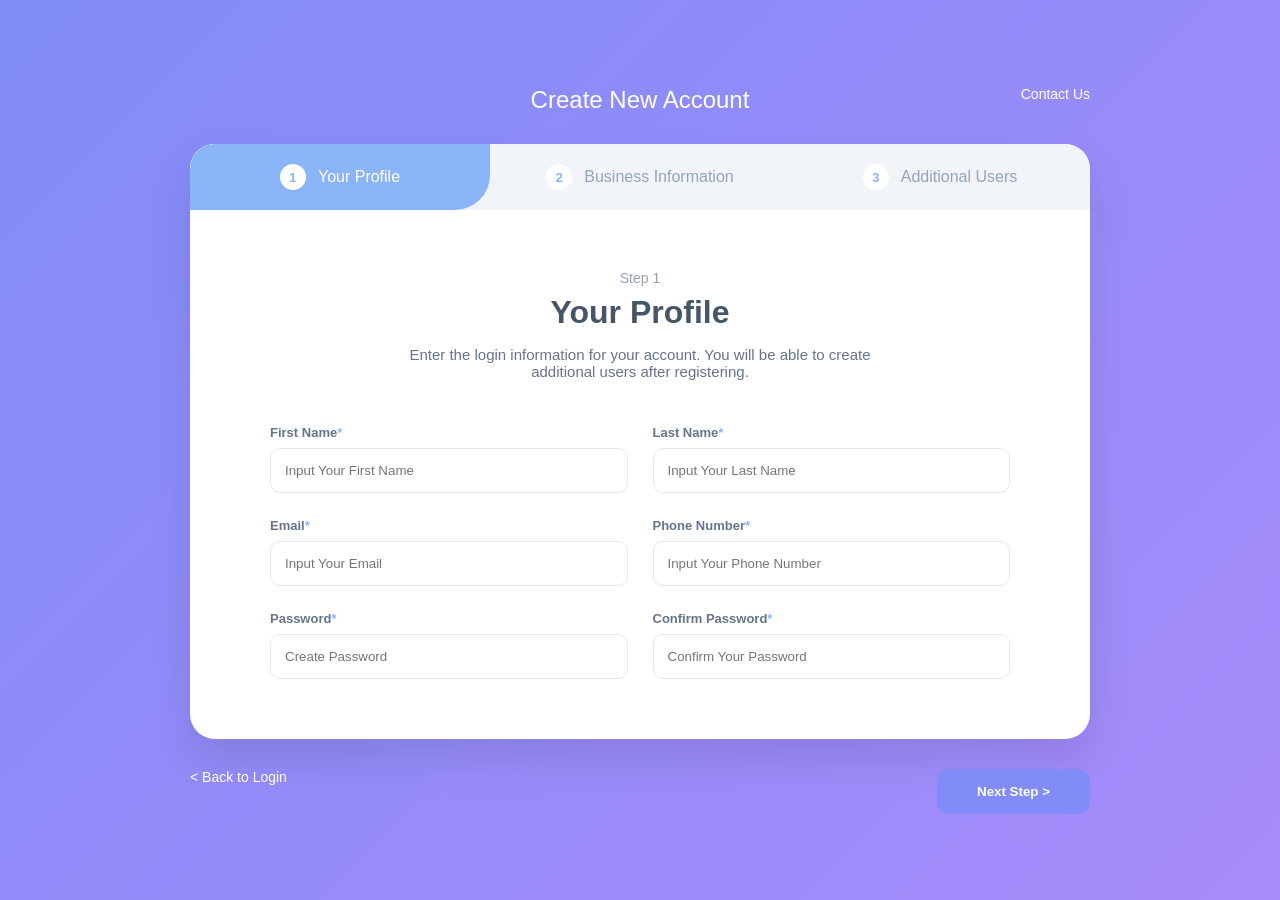
==== registration-form/index.html @ 62fefec3 "Improved homepage design" ====
<!DOCTYPE html>
<html lang="en">
<head>
    <meta charset="UTF-8">
    <meta name="viewport" content="width=device-width, initial-scale=1.0">
    <title>Registration Form</title>
    <link rel="stylesheet" href="style.css">
</head>
<body>

    <div class="main-wrapper">
        <header class="top-nav">
            <h1>Create New Account</h1>
            <a href="#" class="contact-link">Contact Us</a>
        </header>

        <div class="card">
            <div class="stepper">
                <div class="step active" id="step1-tab">
                    <span class="circle">1</span> Your Profile
                </div>
                <div class="step" id="step2-tab">
                    <span class="circle">2</span> Business Information
                </div>
                <div class="step" id="step3-tab">
                    <span class="circle">3</span> Additional Users
                </div>
            </div>

            <div class="form-body">
                <p class="step-label">Step 1</p>
                <h2 class="form-title">Your Profile</h2>
                <p class="form-subtitle">Enter the login information for your account. You will be able to create additional users after registering.</p>

                <form id="registrationForm">
                    <div class="form-grid">
                        <div class="input-group">
                            <label>First Name<span class="req">*</span></label>
                            <input type="text" placeholder="Input Your First Name" required>
                        </div>
                        <div class="input-group">
                            <label>Last Name<span class="req">*</span></label>
                            <input type="text" placeholder="Input Your Last Name" required>
                        </div>
                        <div class="input-group">
                            <label>Email<span class="req">*</span></label>
                            <input type="email" placeholder="Input Your Email" required>
                        </div>
                        <div class="input-group">
                            <label>Phone Number<span class="req">*</span></label>
                            <input type="tel" placeholder="Input Your Phone Number" required>
                        </div>
                        <div class="input-group">
                            <label>Password<span class="req">*</span></label>
                            <input type="password" placeholder="Create Password" required>
                        </div>
                        <div class="input-group">
                            <label>Confirm Password<span class="req">*</span></label>
                            <input type="password" placeholder="Confirm Your Password" required>
                        </div>
                    </div>
                </form>
            </div>
        </div>

        <footer class="footer-actions">
            <a href="#" class="back-link">&lt; Back to Login</a>
            <button type="button" class="next-btn" id="nextBtn">Next Step &gt;</button>
        </footer>
    </div>

    <script src="script.js"></script>
</body>
</html>
---- registration-form/style.css ----
* {
    margin: 0;
    padding: 0;
    box-sizing: border-box;
    font-family: 'Segoe UI', Tahoma, Geneva, Verdana, sans-serif;
}

body {
    background: linear-gradient(135deg, #818cf8 0%, #a78bfa 100%);
    min-height: 100vh;
    display: flex;
    justify-content: center;
    align-items: center;
    padding: 20px;
}

.main-wrapper {
    width: 100%;
    max-width: 900px;
}

/* Header - Logo removed */
.top-nav {
    display: flex;
    justify-content: center; /* Centers the title */
    position: relative;
    color: white;
    margin-bottom: 30px;
}

.top-nav h1 {
    font-size: 24px;
    font-weight: 500;
}

.contact-link {
    position: absolute;
    right: 0;
    color: white;
    text-decoration: none;
    font-size: 14px;
}

/* Card Styling */
.card {
    background: white;
    border-radius: 25px;
    overflow: hidden;
    box-shadow: 0 20px 40px rgba(0, 0, 0, 0.1);
}

/* Stepper Tabs */
.stepper {
    display: flex;
    background: #f1f5f9;
}

.step {
    flex: 1;
    padding: 20px;
    text-align: center;
    color: #94a3b8;
    font-weight: 500;
    display: flex;
    align-items: center;
    justify-content: center;
    gap: 12px;
}

.step.active {
    background: #8ab4f8; /* Matches the zoomed-in image blue */
    color: white;
    border-top-left-radius: 25px; /* Matches card corner */
    border-bottom-right-radius: 35px; /* The specific "tab" curve */
}

.circle {
    width: 26px;
    height: 26px;
    background: white;
    color: #8ab4f8;
    border-radius: 50%;
    display: inline-flex;
    align-items: center;
    justify-content: center;
    font-size: 13px;
    font-weight: bold;
}

/* Form Styling */
.form-body {
    padding: 60px 80px;
    text-align: center;
}

.step-label {
    color: #94a3b8;
    font-size: 14px;
    margin-bottom: 8px;
}

.form-title {
    font-size: 32px;
    color: #475569;
    margin-bottom: 15px;
}

.form-subtitle {
    color: #64748b;
    font-size: 15px;
    margin-bottom: 45px;
    max-width: 500px;
    margin-left: auto;
    margin-right: auto;
}

.form-grid {
    display: grid;
    grid-template-columns: 1fr 1fr;
    gap: 25px;
    text-align: left;
}

.input-group label {
    display: block;
    font-size: 13px;
    font-weight: 600;
    color: #64748b;
    margin-bottom: 8px;
}

.req { color: #8ab4f8; }

input {
    width: 100%;
    padding: 14px;
    border: 1px solid #e2e8f0;
    border-radius: 10px;
    outline: none;
}

input:focus { border-color: #8ab4f8; }

/* Buttons */
.footer-actions {
    display: flex;
    justify-content: space-between;
    margin-top: 30px;
}

.back-link { color: white; text-decoration: none; font-size: 14px; }

.next-btn {
    background: #818cf8;
    color: white;
    border: none;
    padding: 15px 40px;
    border-radius: 12px;
    cursor: pointer;
    font-weight: 600;
}
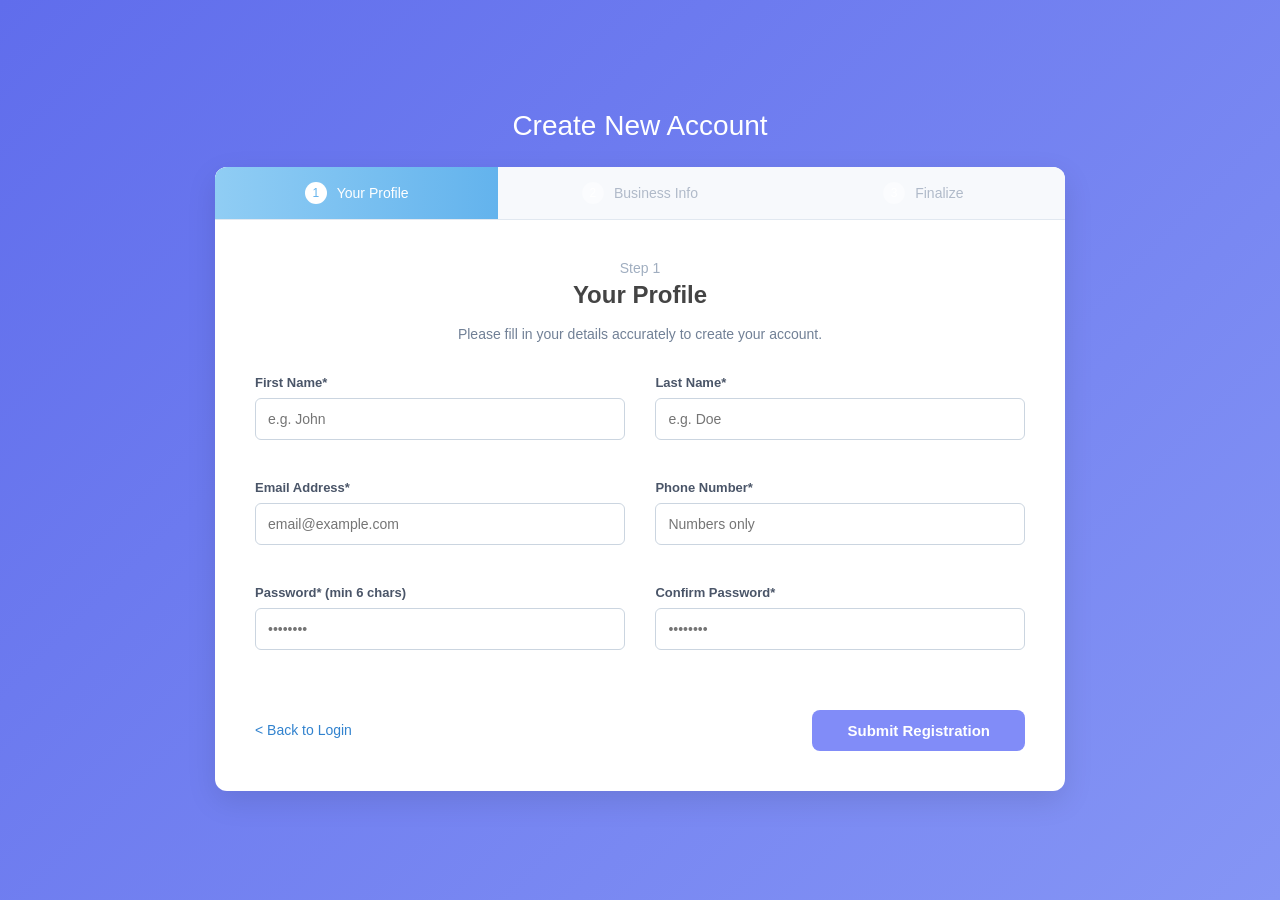
==== commit 492ab8ce: "Updated project" ====
--- a/registration-form/index.html
+++ b/registration-form/index.html
@@ -3,72 +3,76 @@
 <head>
     <meta charset="UTF-8">
     <meta name="viewport" content="width=device-width, initial-scale=1.0">
-    <title>Registration Form</title>
+    <title>Account Registration</title>
     <link rel="stylesheet" href="style.css">
 </head>
 <body>
+    <div class="page-wrapper">
+        <main class="container">
+            <h1 id="pageTitle">Create New Account</h1>
 
-    <div class="main-wrapper">
-        <header class="top-nav">
-            <h1>Create New Account</h1>
-            <a href="#" class="contact-link">Contact Us</a>
-        </header>
+            <div class="form-card" id="mainCard">
+                <div class="stepper">
+                    <div class="step active"><span class="step-num">1</span> Your Profile</div>
+                    <div class="step"><span class="step-num">2</span> Business Info</div>
+                    <div class="step"><span class="step-num">3</span> Finalize</div>
+                </div>
 
-        <div class="card">
-            <div class="stepper">
-                <div class="step active" id="step1-tab">
-                    <span class="circle">1</span> Your Profile
+                <div class="form-body" id="formContainer">
+                    <p class="step-indicator">Step 1</p>
+                    <h2>Your Profile</h2>
+                    <p class="subtitle">Please fill in your details accurately to create your account.</p>
+
+                    <form id="registrationForm" novalidate>
+                        <div class="form-grid">
+                            <div class="input-group">
+                                <label>First Name*</label>
+                                <input type="text" id="firstName" placeholder="e.g. John" autocomplete="off">
+                                <span class="error-msg" id="firstNameError"></span>
+                            </div>
+                            <div class="input-group">
+                                <label>Last Name*</label>
+                                <input type="text" id="lastName" placeholder="e.g. Doe" autocomplete="off">
+                                <span class="error-msg" id="lastNameError"></span>
+                            </div>
+                            <div class="input-group">
+                                <label>Email Address*</label>
+                                <input type="email" id="email" placeholder="email@example.com">
+                                <span class="error-msg" id="emailError"></span>
+                            </div>
+                            <div class="input-group">
+                                <label>Phone Number*</label>
+                                <input type="text" id="phone" placeholder="Numbers only">
+                                <span class="error-msg" id="phoneError"></span>
+                            </div>
+                            <div class="input-group">
+                                <label>Password* (min 6 chars)</label>
+                                <input type="password" id="password" placeholder="••••••••">
+                                <span class="error-msg" id="passwordError"></span>
+                            </div>
+                            <div class="input-group">
+                                <label>Confirm Password*</label>
+                                <input type="password" id="confirmPassword" placeholder="••••••••">
+                                <span class="error-msg" id="confirmPasswordError"></span>
+                            </div>
+                        </div>
+                        
+                        <div class="form-footer">
+                            <a href="#" class="back-link">&lt; Back to Login</a>
+                            <button type="submit" class="submit-btn">Submit Registration</button>
+                        </div>
+                    </form>
                 </div>
-                <div class="step" id="step2-tab">
-                    <span class="circle">2</span> Business Information
-                </div>
-                <div class="step" id="step3-tab">
-                    <span class="circle">3</span> Additional Users
+
+                <div class="success-state" id="successState" style="display: none;">
+                    <div class="success-icon">✓</div>
+                    <h2>Submission Successful!</h2>
+                    <p>Your account details have been recorded. Check the console for the data payload.</p>
+                    <button class="submit-btn" onclick="location.reload()">Create Another Account</button>
                 </div>
             </div>
-
-            <div class="form-body">
-                <p class="step-label">Step 1</p>
-                <h2 class="form-title">Your Profile</h2>
-                <p class="form-subtitle">Enter the login information for your account. You will be able to create additional users after registering.</p>
-
-                <form id="registrationForm">
-                    <div class="form-grid">
-                        <div class="input-group">
-                            <label>First Name<span class="req">*</span></label>
-                            <input type="text" placeholder="Input Your First Name" required>
-                        </div>
-                        <div class="input-group">
-                            <label>Last Name<span class="req">*</span></label>
-                            <input type="text" placeholder="Input Your Last Name" required>
-                        </div>
-                        <div class="input-group">
-                            <label>Email<span class="req">*</span></label>
-                            <input type="email" placeholder="Input Your Email" required>
-                        </div>
-                        <div class="input-group">
-                            <label>Phone Number<span class="req">*</span></label>
-                            <input type="tel" placeholder="Input Your Phone Number" required>
-                        </div>
-                        <div class="input-group">
-                            <label>Password<span class="req">*</span></label>
-                            <input type="password" placeholder="Create Password" required>
-                        </div>
-                        <div class="input-group">
-                            <label>Confirm Password<span class="req">*</span></label>
-                            <input type="password" placeholder="Confirm Your Password" required>
-                        </div>
-                    </div>
-                </form>
-            </div>
-        </div>
-
-        <footer class="footer-actions">
-            <a href="#" class="back-link">&lt; Back to Login</a>
-            <button type="button" class="next-btn" id="nextBtn">Next Step &gt;</button>
-        </footer>
+        </main>
     </div>
-
     <script src="script.js"></script>
 </body>
 </html>
--- a/registration-form/style.css
+++ b/registration-form/style.css
@@ -1,12 +1,13 @@
+
 * {
     margin: 0;
     padding: 0;
-    box-sizing: border-box;
-    font-family: 'Segoe UI', Tahoma, Geneva, Verdana, sans-serif;
+    box-sizing: border-box; 
 }
 
 body {
-    background: linear-gradient(135deg, #818cf8 0%, #a78bfa 100%);
+    font-family: Arial, Helvetica, sans-serif;
+    background: linear-gradient(135deg, #606dec 0%, #8595f5 100%);
     min-height: 100vh;
     display: flex;
     justify-content: center;
@@ -14,148 +15,161 @@
     padding: 20px;
 }
 
-.main-wrapper {
+.page-wrapper {
     width: 100%;
-    max-width: 900px;
+    max-width: 850px; 
 }
 
-/* Header - Logo removed */
-.top-nav {
+h1 {
+    color: #ffffff;
+    text-align: center;
+    font-weight: normal;
+    margin-bottom: 25px;
+    font-size: 28px;
+}
+.form-card {
+    background-color: #ffffff;
+    border-radius: 12px;
+    box-shadow: 0px 10px 30px rgba(0, 0, 0, 0.1);
+    overflow: hidden; 
+}
+.stepper {
+    display: flex; 
+    background-color: #f7f9fc;
+    border-bottom: 1px solid #e1e8f0;
+}
+
+.step {
+    flex: 1; 
+    padding: 15px;
+    text-align: center;
+    color: #b0bac9;
+    font-size: 14px;
     display: flex;
-    justify-content: center; /* Centers the title */
-    position: relative;
+    justify-content: center;
+    align-items: center;
+}
+
+.step.active {
+    background: linear-gradient(to right, #90cdf4, #63b3ed);
+    color: #ffffff;
+}
+
+.step-num {
+    display: inline-block;
+    width: 22px;
+    height: 22px;
+    border-radius: 50%; 
+    background-color: rgba(255, 255, 255, 0.4);
     color: white;
+    margin-right: 10px;
+    line-height: 22px;
+    font-size: 12px;
+}
+
+.step.active .step-num {
+    background-color: #ffffff;
+    color: #63b3ed;
+}
+.form-body {
+    padding: 40px;
+}
+
+.step-indicator {
+    display: block;
+    color: #a0aec0;
+    font-size: 14px;
+    text-align: center;
+    margin-bottom: 5px;
+}
+
+h2 {
+    color: #444444;
+    text-align: center;
+    margin-bottom: 15px;
+}
+
+.subtitle {
+    color: #718096;
+    font-size: 14px;
+    text-align: center;
+    line-height: 1.5;
     margin-bottom: 30px;
 }
-
-.top-nav h1 {
-    font-size: 24px;
-    font-weight: 500;
+.form-grid {
+    display: flex;
+    flex-wrap: wrap; 
+    justify-content: space-between;
 }
 
-.contact-link {
-    position: absolute;
-    right: 0;
-    color: white;
+.input-group {
+    width: 48%; 
+    margin-bottom: 20px;
+    display: flex;
+    flex-direction: column;
+}
+
+label {
+    font-size: 13px;
+    color: #4a5568;
+    margin-bottom: 8px;
+    font-weight: bold;
+}
+
+input {
+    padding: 12px;
+    border: 1px solid #cbd5e0;
+    border-radius: 6px;
+    font-size: 14px;
+    outline: none;
+}
+
+input:focus {
+    border-color: #818cf8;
+}
+.error-msg {
+    color: #e53e3e;
+    font-size: 12px;
+    margin-top: 5px;
+    height: 15px; 
+}
+.form-footer {
+    display: flex;
+    justify-content: space-between;
+    align-items: center;
+    margin-top: 20px;
+}
+
+.back-link {
+    color: #3182ce;
     text-decoration: none;
     font-size: 14px;
 }
 
-/* Card Styling */
-.card {
-    background: white;
-    border-radius: 25px;
-    overflow: hidden;
-    box-shadow: 0 20px 40px rgba(0, 0, 0, 0.1);
-}
-
-/* Stepper Tabs */
-.stepper {
-    display: flex;
-    background: #f1f5f9;
-}
-
-.step {
-    flex: 1;
-    padding: 20px;
-    text-align: center;
-    color: #94a3b8;
-    font-weight: 500;
-    display: flex;
-    align-items: center;
-    justify-content: center;
-    gap: 12px;
-}
-
-.step.active {
-    background: #8ab4f8; /* Matches the zoomed-in image blue */
+.submit-btn {
+    background-color: #818cf8;
     color: white;
-    border-top-left-radius: 25px; /* Matches card corner */
-    border-bottom-right-radius: 35px; /* The specific "tab" curve */
-}
-
-.circle {
-    width: 26px;
-    height: 26px;
-    background: white;
-    color: #8ab4f8;
-    border-radius: 50%;
-    display: inline-flex;
-    align-items: center;
-    justify-content: center;
-    font-size: 13px;
+    border: none;
+    padding: 12px 35px;
+    border-radius: 8px;
+    cursor: pointer;
+    font-size: 15px;
     font-weight: bold;
 }
 
-/* Form Styling */
-.form-body {
-    padding: 60px 80px;
-    text-align: center;
+.submit-btn:hover {
+    background-color: #667eea;
 }
 
-.step-label {
-    color: #94a3b8;
-    font-size: 14px;
-    margin-bottom: 8px;
+.success-state {
+    text-align: center;
+    padding: 40px;
 }
-
-.form-title {
-    font-size: 32px;
-    color: #475569;
-    margin-bottom: 15px;
-}
-
-.form-subtitle {
-    color: #64748b;
-    font-size: 15px;
-    margin-bottom: 45px;
-    max-width: 500px;
-    margin-left: auto;
-    margin-right: auto;
-}
-
-.form-grid {
-    display: grid;
-    grid-template-columns: 1fr 1fr;
-    gap: 25px;
-    text-align: left;
-}
-
-.input-group label {
-    display: block;
-    font-size: 13px;
-    font-weight: 600;
-    color: #64748b;
-    margin-bottom: 8px;
-}
-
-.req { color: #8ab4f8; }
-
-input {
-    width: 100%;
-    padding: 14px;
-    border: 1px solid #e2e8f0;
-    border-radius: 10px;
-    outline: none;
-}
-
-input:focus { border-color: #8ab4f8; }
-
-/* Buttons */
-.footer-actions {
-    display: flex;
-    justify-content: space-between;
-    margin-top: 30px;
-}
-
-.back-link { color: white; text-decoration: none; font-size: 14px; }
-
-.next-btn {
-    background: #818cf8;
-    color: white;
-    border: none;
-    padding: 15px 40px;
-    border-radius: 12px;
-    cursor: pointer;
-    font-weight: 600;
+@media (max-width: 600px) {
+    .input-group {
+        width: 100%; 
+    }
+    .stepper {
+        display: none; 
+    }
 }
